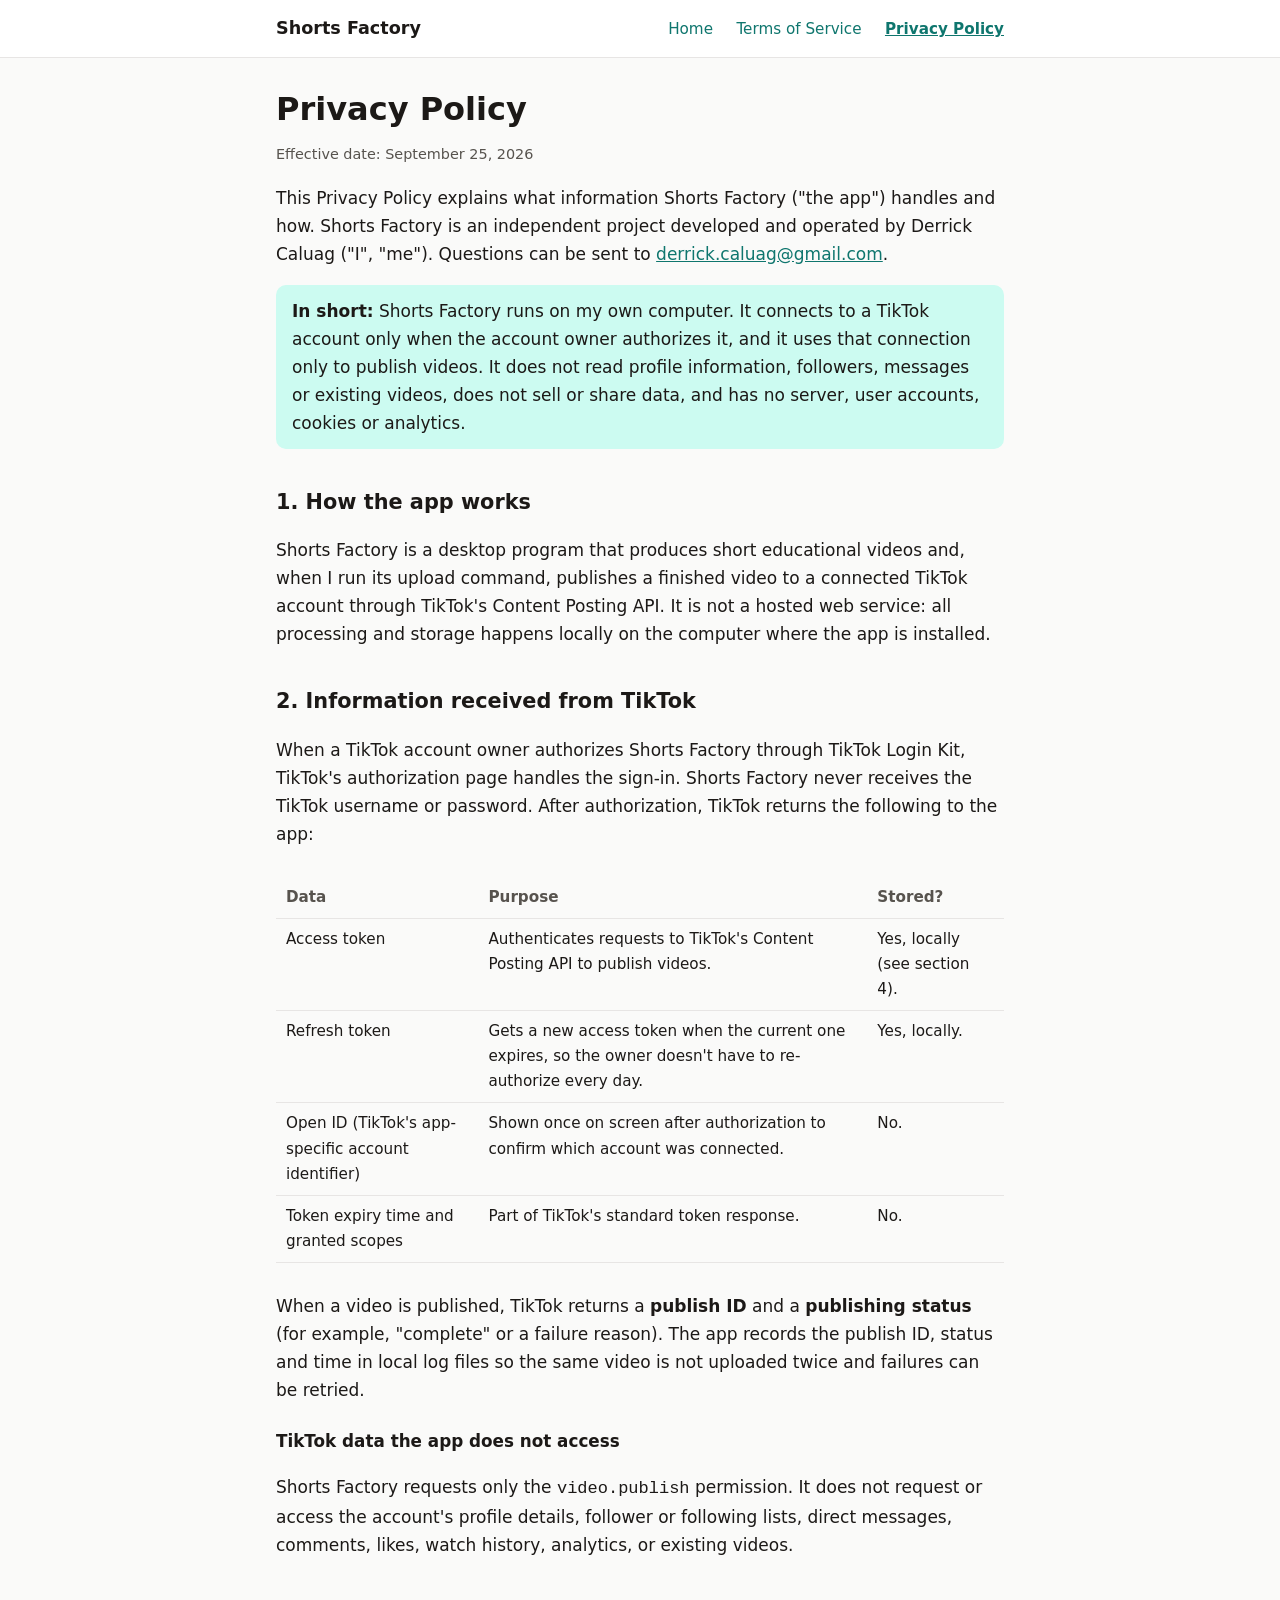
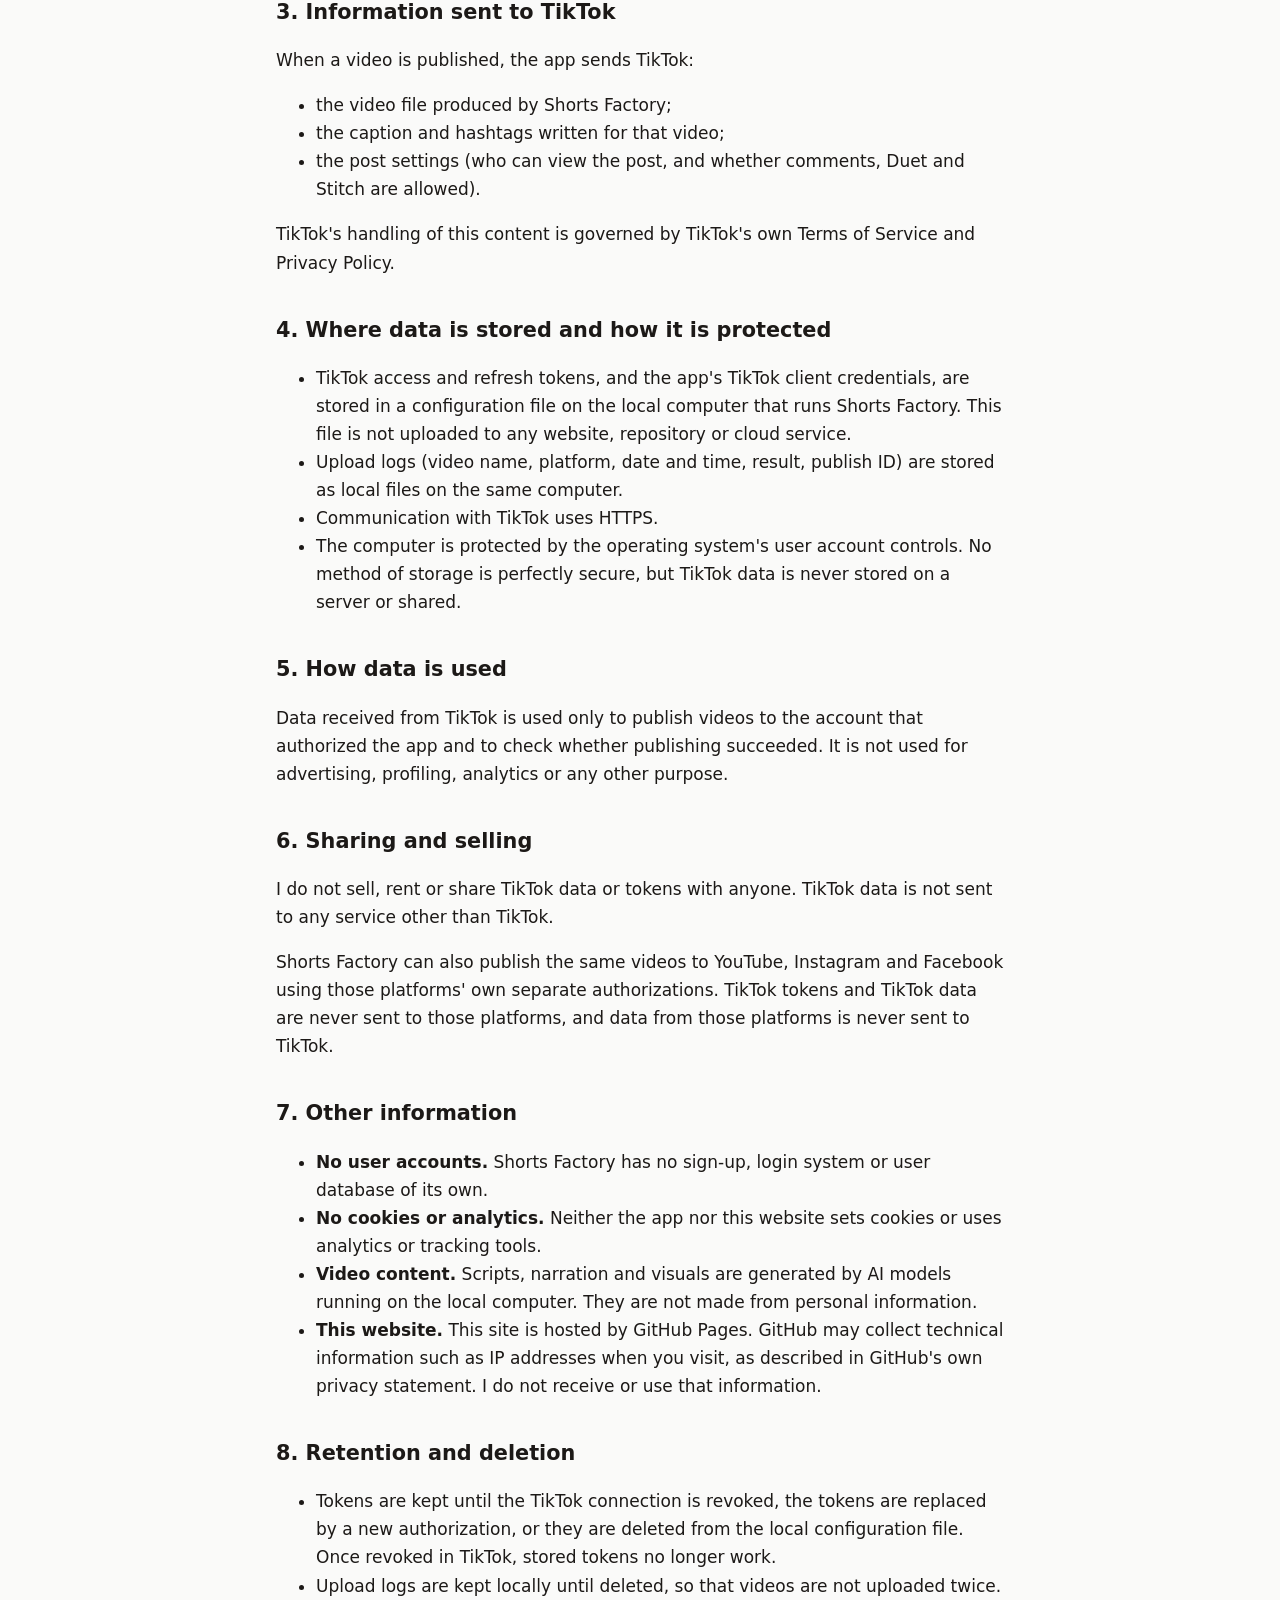
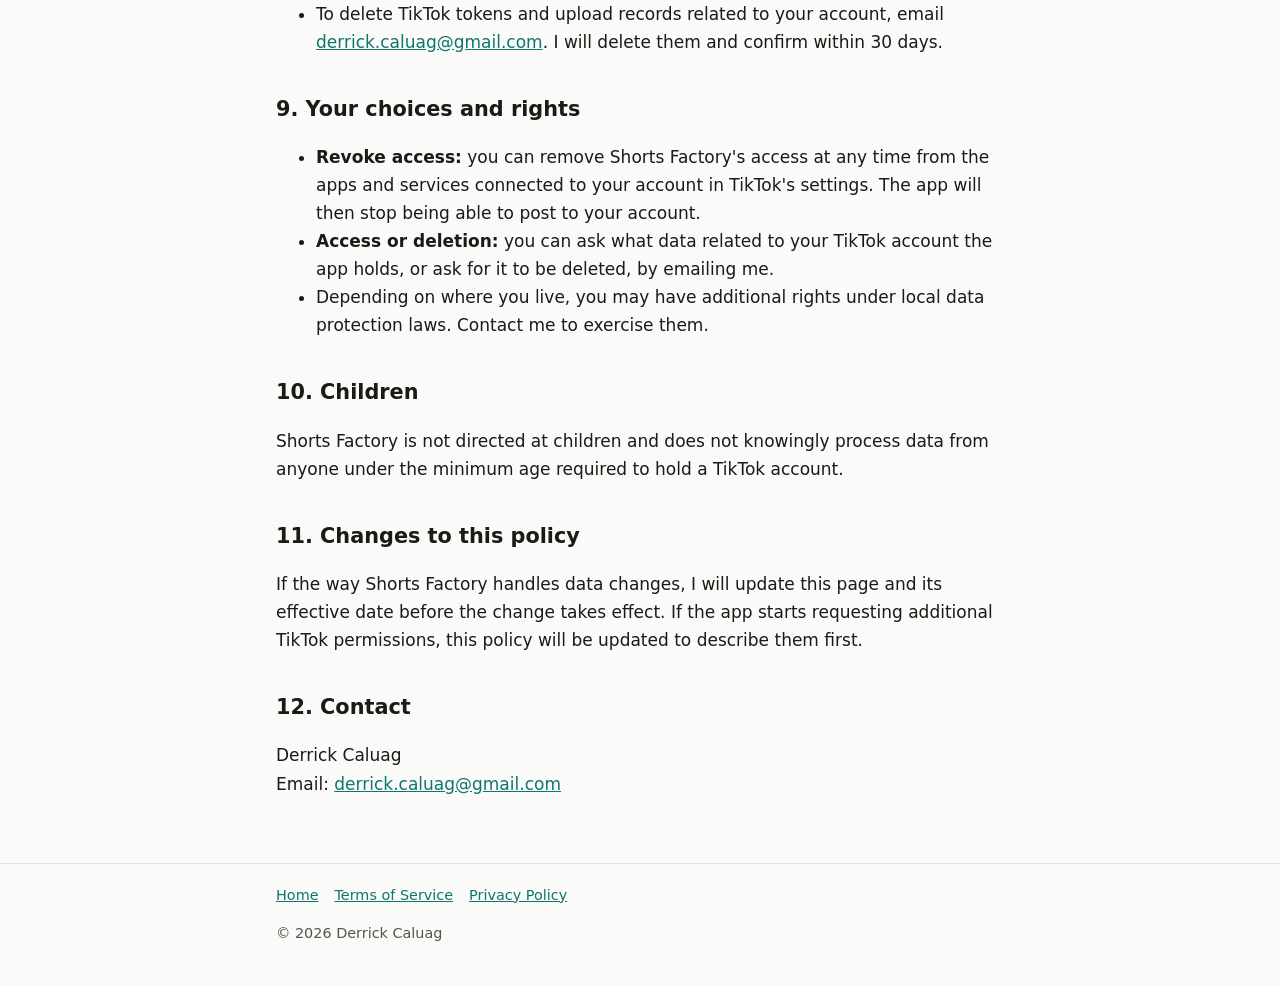
==== docs/privacy.html @ 4f998ba7 "Add Shorts Factory website, Terms of Service and Privacy Policy Co-Authored-By: Claude Opus 5.5 <nor" ====
<!DOCTYPE html>
<html lang="en">
<head>
  <meta charset="utf-8">
  <meta name="viewport" content="width=device-width, initial-scale=1">
  <title>Privacy Policy · Shorts Factory</title>
  <meta name="description" content="How Shorts Factory handles data, including data received through TikTok Login Kit and the Content Posting API.">
  <link rel="stylesheet" href="style.css">
</head>
<body>
  <header class="site">
    <div class="inner">
      <a class="brand" href="./">Shorts Factory</a>
      <nav>
        <a href="./">Home</a>
        <a href="terms.html">Terms of Service</a>
        <a href="privacy.html" aria-current="page">Privacy Policy</a>
      </nav>
    </div>
  </header>

  <main>
    <h1>Privacy Policy</h1>
    <p class="meta">Effective date: September 25, 2026</p>

    <p>This Privacy Policy explains what information Shorts Factory ("the app") handles and how. Shorts Factory is an independent project developed and operated by Derrick Caluag ("I", "me"). Questions can be sent to <a href="mailto:derrick.caluag@gmail.com">derrick.caluag@gmail.com</a>.</p>

    <div class="note">
      <strong>In short:</strong> Shorts Factory runs on my own computer. It connects to a TikTok account only when the account owner authorizes it, and it uses that connection only to publish videos. It does not read profile information, followers, messages or existing videos, does not sell or share data, and has no server, user accounts, cookies or analytics.
    </div>

    <h2>1. How the app works</h2>
    <p>Shorts Factory is a desktop program that produces short educational videos and, when I run its upload command, publishes a finished video to a connected TikTok account through TikTok's Content Posting API. It is not a hosted web service: all processing and storage happens locally on the computer where the app is installed.</p>

    <h2>2. Information received from TikTok</h2>
    <p>When a TikTok account owner authorizes Shorts Factory through TikTok Login Kit, TikTok's authorization page handles the sign-in. Shorts Factory never receives the TikTok username or password. After authorization, TikTok returns the following to the app:</p>
    <div class="table-wrap">
      <table>
        <thead><tr><th>Data</th><th>Purpose</th><th>Stored?</th></tr></thead>
        <tbody>
          <tr><td>Access token</td><td>Authenticates requests to TikTok's Content Posting API to publish videos.</td><td>Yes, locally (see section 4).</td></tr>
          <tr><td>Refresh token</td><td>Gets a new access token when the current one expires, so the owner doesn't have to re-authorize every day.</td><td>Yes, locally.</td></tr>
          <tr><td>Open ID (TikTok's app-specific account identifier)</td><td>Shown once on screen after authorization to confirm which account was connected.</td><td>No.</td></tr>
          <tr><td>Token expiry time and granted scopes</td><td>Part of TikTok's standard token response.</td><td>No.</td></tr>
        </tbody>
      </table>
    </div>
    <p>When a video is published, TikTok returns a <strong>publish ID</strong> and a <strong>publishing status</strong> (for example, "complete" or a failure reason). The app records the publish ID, status and time in local log files so the same video is not uploaded twice and failures can be retried.</p>

    <h3>TikTok data the app does not access</h3>
    <p>Shorts Factory requests only the <code>video.publish</code> permission. It does not request or access the account's profile details, follower or following lists, direct messages, comments, likes, watch history, analytics, or existing videos.</p>

    <h2>3. Information sent to TikTok</h2>
    <p>When a video is published, the app sends TikTok:</p>
    <ul>
      <li>the video file produced by Shorts Factory;</li>
      <li>the caption and hashtags written for that video;</li>
      <li>the post settings (who can view the post, and whether comments, Duet and Stitch are allowed).</li>
    </ul>
    <p>TikTok's handling of this content is governed by TikTok's own Terms of Service and Privacy Policy.</p>

    <h2>4. Where data is stored and how it is protected</h2>
    <ul>
      <li>TikTok access and refresh tokens, and the app's TikTok client credentials, are stored in a configuration file on the local computer that runs Shorts Factory. This file is not uploaded to any website, repository or cloud service.</li>
      <li>Upload logs (video name, platform, date and time, result, publish ID) are stored as local files on the same computer.</li>
      <li>Communication with TikTok uses HTTPS.</li>
      <li>The computer is protected by the operating system's user account controls. No method of storage is perfectly secure, but TikTok data is never stored on a server or shared.</li>
    </ul>

    <h2>5. How data is used</h2>
    <p>Data received from TikTok is used only to publish videos to the account that authorized the app and to check whether publishing succeeded. It is not used for advertising, profiling, analytics or any other purpose.</p>

    <h2>6. Sharing and selling</h2>
    <p>I do not sell, rent or share TikTok data or tokens with anyone. TikTok data is not sent to any service other than TikTok.</p>
    <p>Shorts Factory can also publish the same videos to YouTube, Instagram and Facebook using those platforms' own separate authorizations. TikTok tokens and TikTok data are never sent to those platforms, and data from those platforms is never sent to TikTok.</p>

    <h2>7. Other information</h2>
    <ul>
      <li><strong>No user accounts.</strong> Shorts Factory has no sign-up, login system or user database of its own.</li>
      <li><strong>No cookies or analytics.</strong> Neither the app nor this website sets cookies or uses analytics or tracking tools.</li>
      <li><strong>Video content.</strong> Scripts, narration and visuals are generated by AI models running on the local computer. They are not made from personal information.</li>
      <li><strong>This website.</strong> This site is hosted by GitHub Pages. GitHub may collect technical information such as IP addresses when you visit, as described in GitHub's own privacy statement. I do not receive or use that information.</li>
    </ul>

    <h2>8. Retention and deletion</h2>
    <ul>
      <li>Tokens are kept until the TikTok connection is revoked, the tokens are replaced by a new authorization, or they are deleted from the local configuration file. Once revoked in TikTok, stored tokens no longer work.</li>
      <li>Upload logs are kept locally until deleted, so that videos are not uploaded twice.</li>
      <li>To delete TikTok tokens and upload records related to your account, email <a href="mailto:derrick.caluag@gmail.com">derrick.caluag@gmail.com</a>. I will delete them and confirm within 30 days.</li>
    </ul>

    <h2>9. Your choices and rights</h2>
    <ul>
      <li><strong>Revoke access:</strong> you can remove Shorts Factory's access at any time from the apps and services connected to your account in TikTok's settings. The app will then stop being able to post to your account.</li>
      <li><strong>Access or deletion:</strong> you can ask what data related to your TikTok account the app holds, or ask for it to be deleted, by emailing me.</li>
      <li>Depending on where you live, you may have additional rights under local data protection laws. Contact me to exercise them.</li>
    </ul>

    <h2>10. Children</h2>
    <p>Shorts Factory is not directed at children and does not knowingly process data from anyone under the minimum age required to hold a TikTok account.</p>

    <h2>11. Changes to this policy</h2>
    <p>If the way Shorts Factory handles data changes, I will update this page and its effective date before the change takes effect. If the app starts requesting additional TikTok permissions, this policy will be updated to describe them first.</p>

    <h2>12. Contact</h2>
    <p>Derrick Caluag<br>Email: <a href="mailto:derrick.caluag@gmail.com">derrick.caluag@gmail.com</a></p>
  </main>

  <footer class="site">
    <div class="inner">
      <a href="./">Home</a><a href="terms.html">Terms of Service</a><a href="privacy.html">Privacy Policy</a>
      <p>&copy; 2026 Derrick Caluag</p>
    </div>
  </footer>
</body>
</html>
---- docs/style.css ----
:root {
  --bg: #fafaf9;
  --surface: #ffffff;
  --text: #1c1917;
  --muted: #57534e;
  --border: #e7e5e4;
  --accent: #0f766e;
  --accent-soft: #ccfbf1;
}

@media (prefers-color-scheme: dark) {
  :root {
    --bg: #0c0a09;
    --surface: #1c1917;
    --text: #f5f5f4;
    --muted: #a8a29e;
    --border: #292524;
    --accent: #5eead4;
    --accent-soft: #134e4a;
  }
}

* { box-sizing: border-box; }

html { -webkit-text-size-adjust: 100%; }

body {
  margin: 0;
  background: var(--bg);
  color: var(--text);
  font: 17px/1.65 system-ui, -apple-system, "Segoe UI", Roboto, Helvetica, Arial, sans-serif;
}

a { color: var(--accent); }

header.site {
  border-bottom: 1px solid var(--border);
  background: var(--surface);
}

header.site .inner,
main,
footer.site .inner {
  max-width: 760px;
  margin: 0 auto;
  padding: 0 16px;
}

header.site .inner {
  display: flex;
  flex-wrap: wrap;
  align-items: center;
  justify-content: space-between;
  gap: 8px 24px;
  padding-top: 14px;
  padding-bottom: 14px;
}

.brand {
  font-weight: 700;
  font-size: 1.1rem;
  color: var(--text);
  text-decoration: none;
}

nav a {
  margin-left: 18px;
  text-decoration: none;
  font-size: 0.95rem;
}
nav a:first-child { margin-left: 0; }
nav a[aria-current="page"] { font-weight: 600; text-decoration: underline; }

main { padding-top: 32px; padding-bottom: 48px; }

h1 { font-size: 2rem; line-height: 1.2; margin: 0 0 8px; }
h2 { font-size: 1.3rem; margin: 36px 0 8px; }
h3 { font-size: 1.05rem; margin: 24px 0 4px; }

.lead { font-size: 1.15rem; color: var(--muted); margin-top: 0; }
.meta { color: var(--muted); font-size: 0.9rem; }

.card {
  background: var(--surface);
  border: 1px solid var(--border);
  border-radius: 10px;
  padding: 16px 20px;
  margin: 20px 0;
}

.note {
  background: var(--accent-soft);
  border-radius: 10px;
  padding: 12px 16px;
}

ol.steps { padding-left: 1.3em; }
ol.steps li { margin-bottom: 8px; }

table {
  width: 100%;
  border-collapse: collapse;
  font-size: 0.95rem;
  margin: 12px 0;
}
th, td {
  text-align: left;
  vertical-align: top;
  padding: 8px 10px;
  border-bottom: 1px solid var(--border);
}
th { color: var(--muted); font-weight: 600; }
.table-wrap { overflow-x: auto; }

footer.site {
  border-top: 1px solid var(--border);
  color: var(--muted);
  font-size: 0.9rem;
}
footer.site .inner { padding-top: 20px; padding-bottom: 28px; }
footer.site a { margin-right: 16px; }
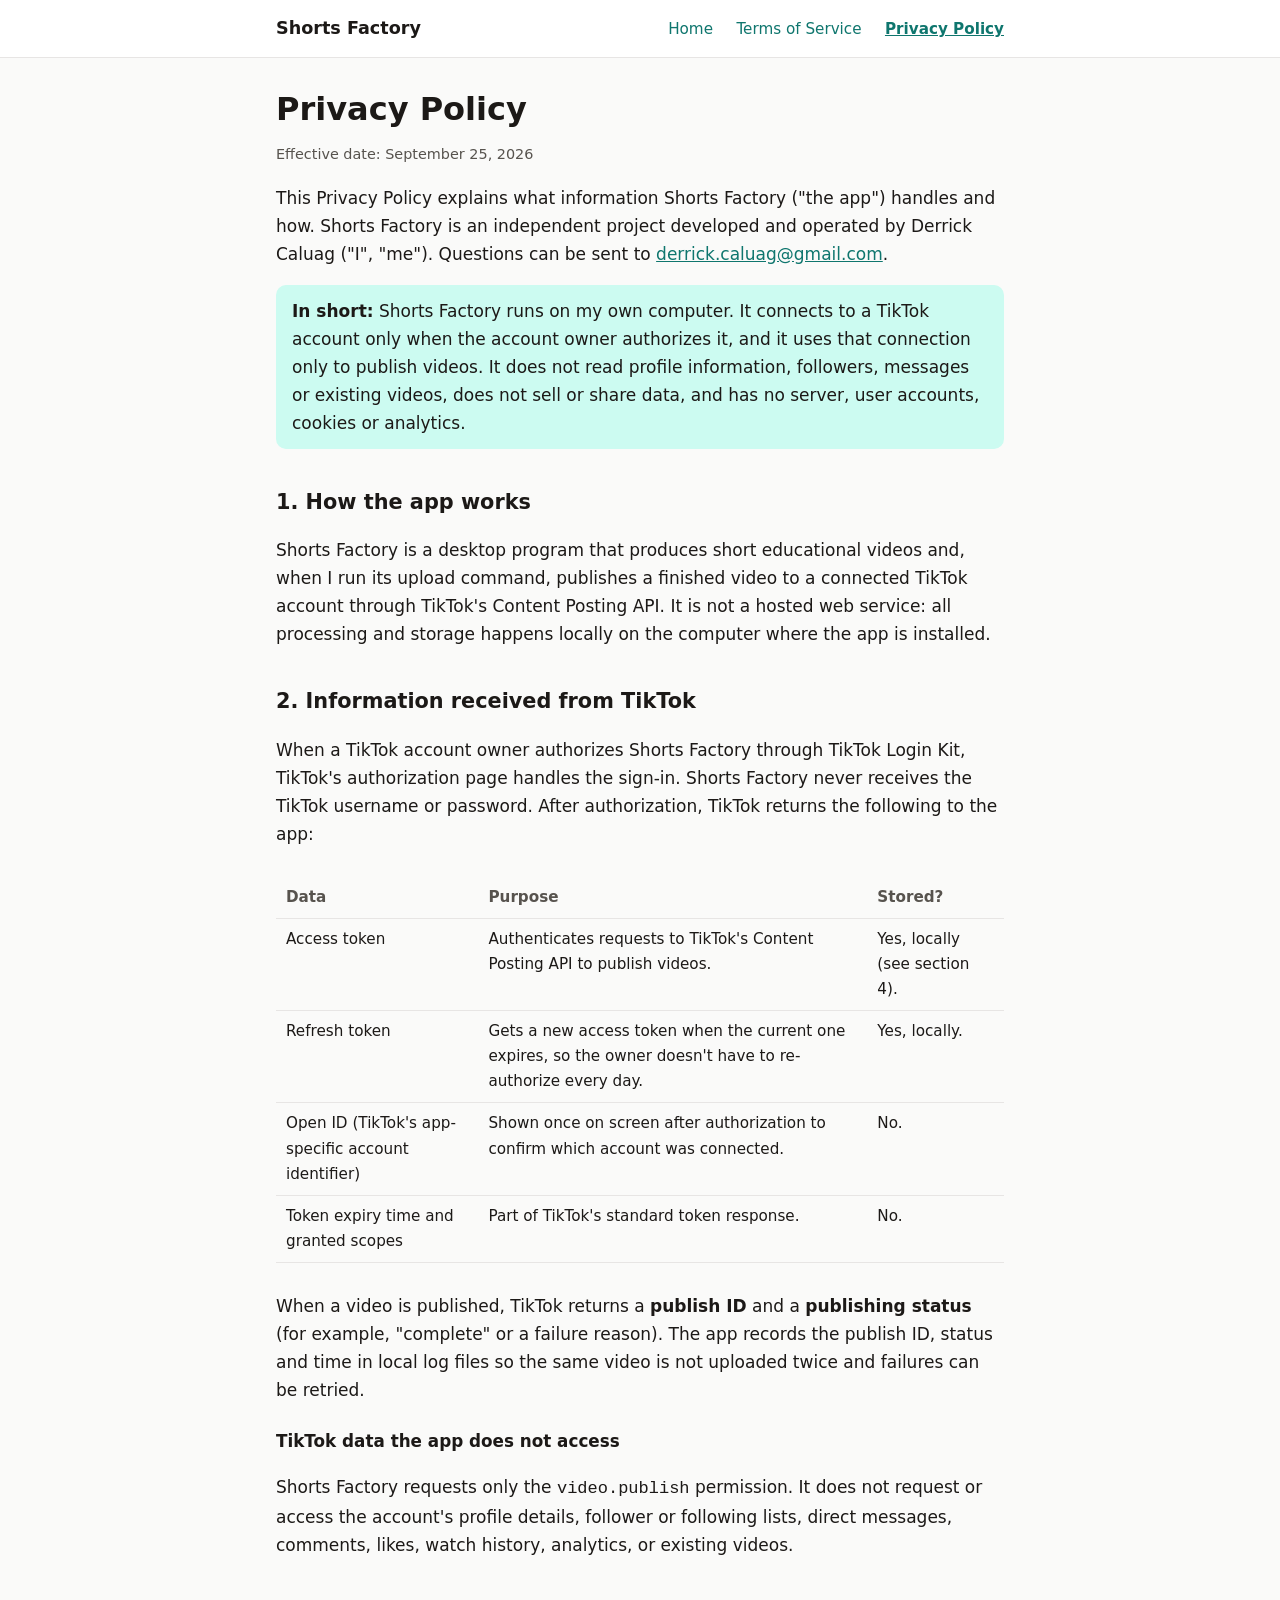
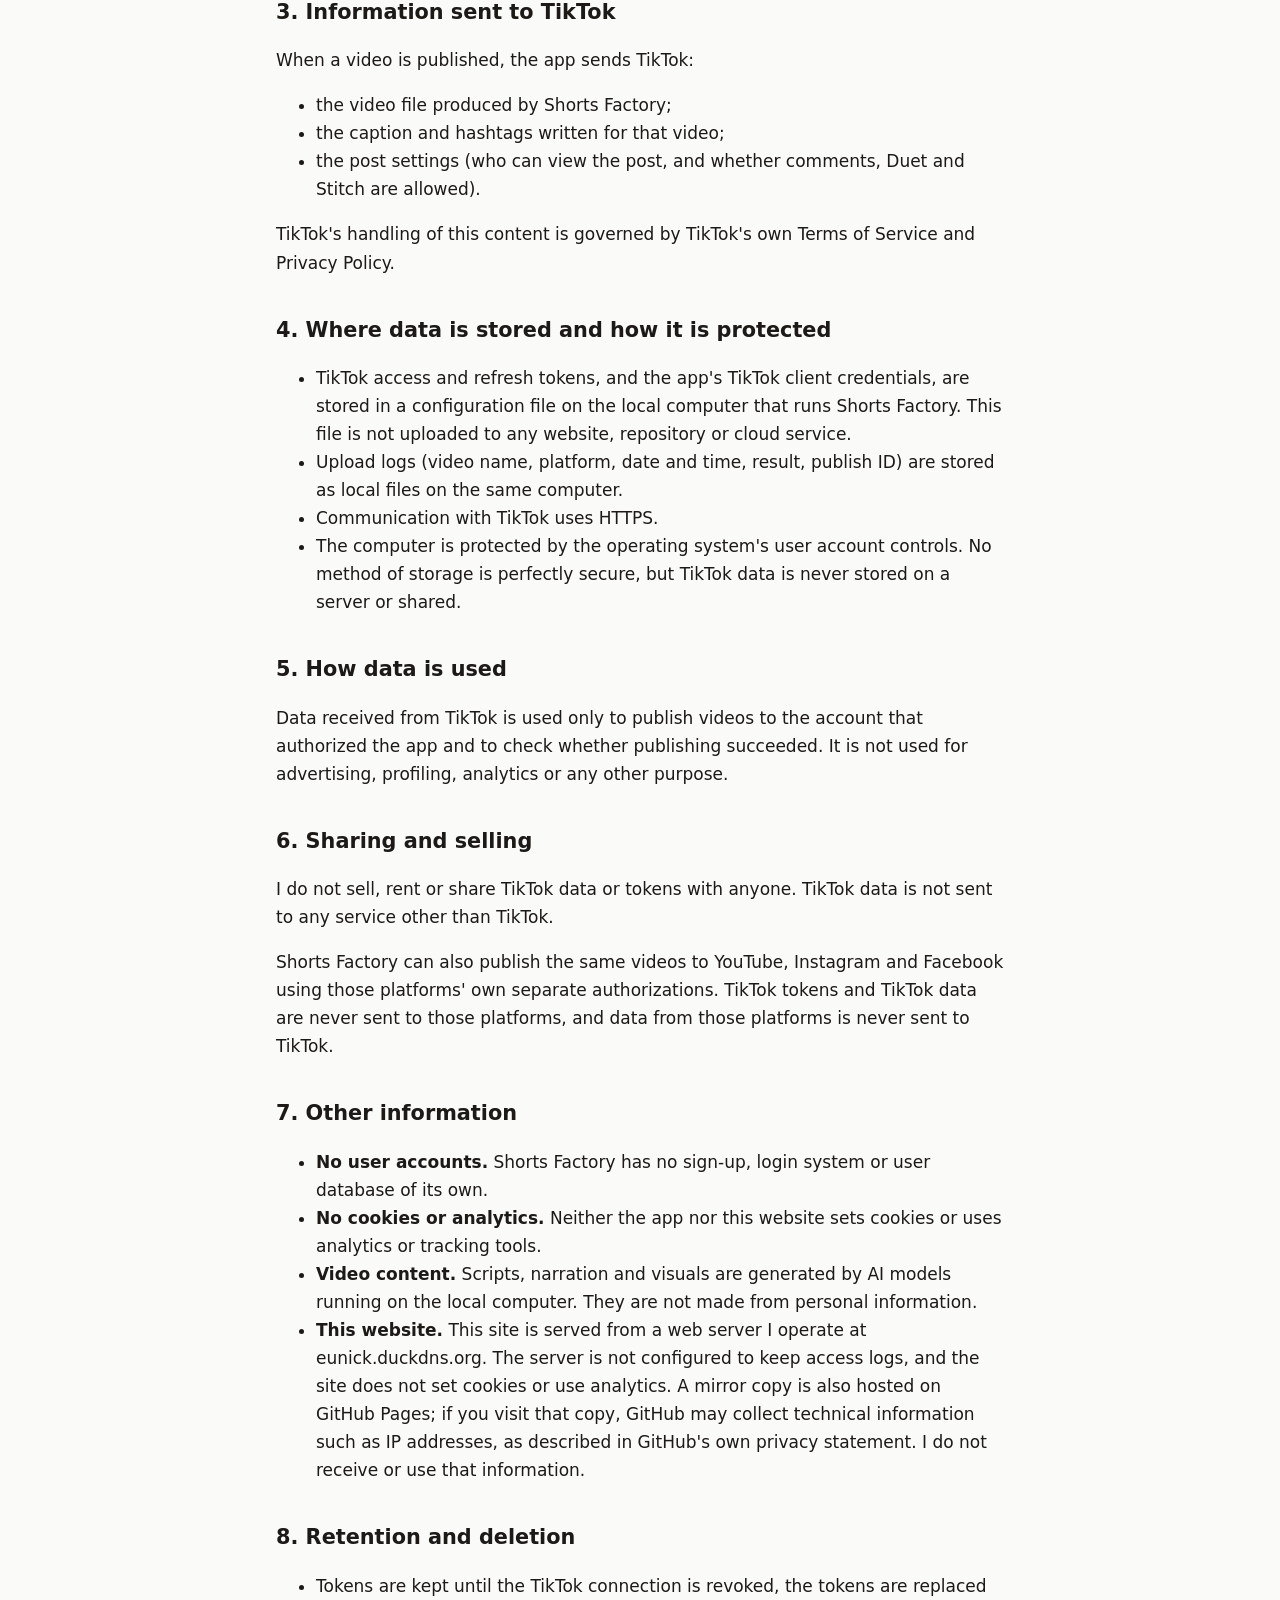
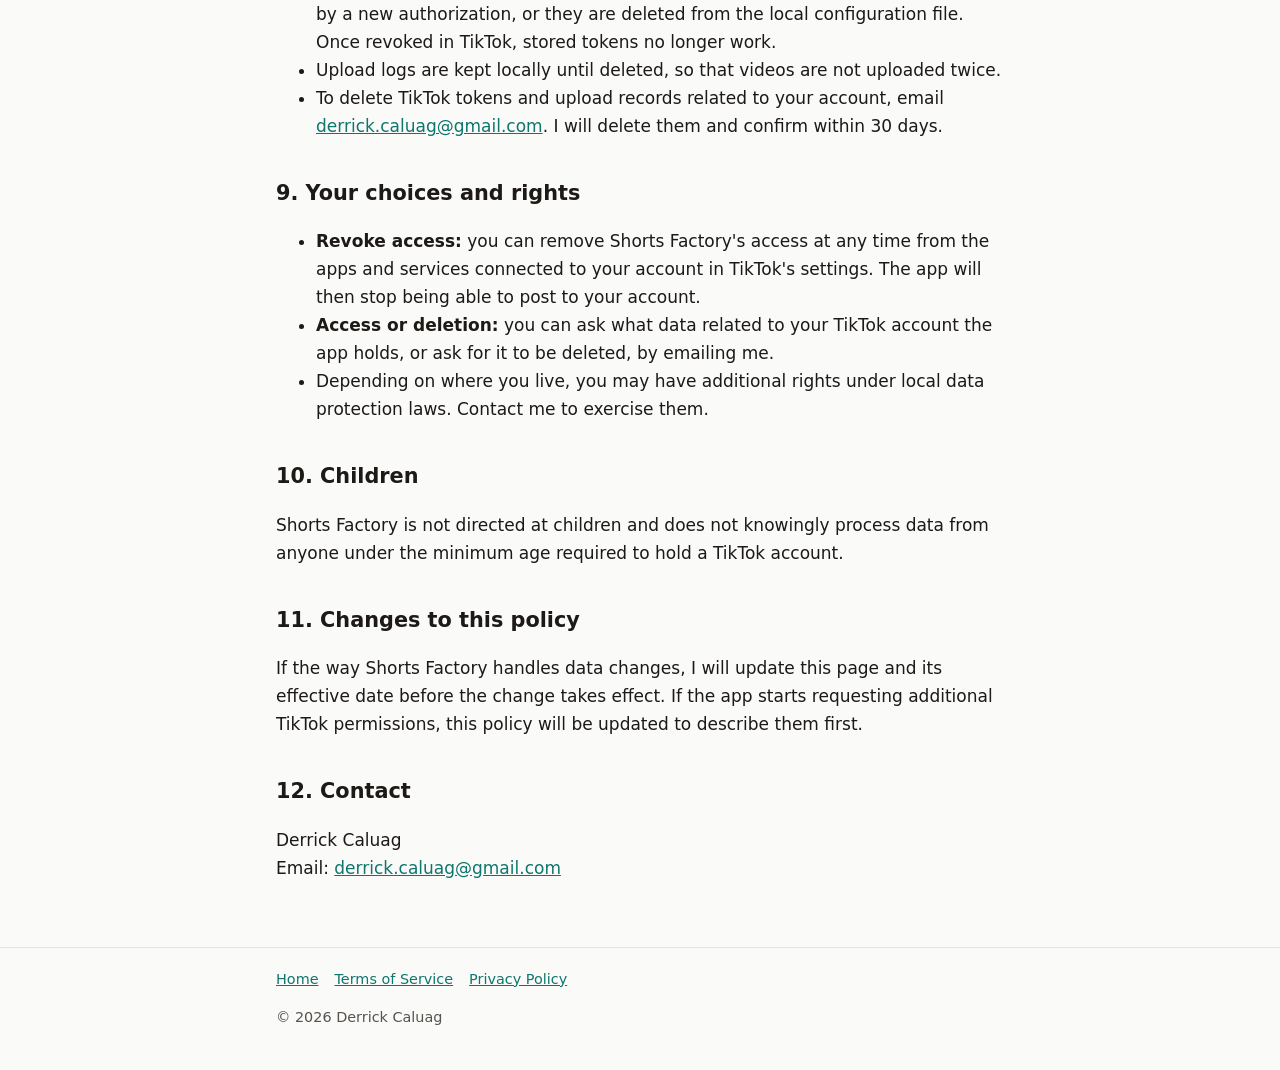
==== commit e5a510fc: "Serve site from eunick.duckdns.org; update hosting note in Privacy Policy Co-Authored-By: Claude Opu" ====
--- a/docs/privacy.html
+++ b/docs/privacy.html
@@ -79,7 +79,7 @@
       <li><strong>No user accounts.</strong> Shorts Factory has no sign-up, login system or user database of its own.</li>
       <li><strong>No cookies or analytics.</strong> Neither the app nor this website sets cookies or uses analytics or tracking tools.</li>
       <li><strong>Video content.</strong> Scripts, narration and visuals are generated by AI models running on the local computer. They are not made from personal information.</li>
-      <li><strong>This website.</strong> This site is hosted by GitHub Pages. GitHub may collect technical information such as IP addresses when you visit, as described in GitHub's own privacy statement. I do not receive or use that information.</li>
+      <li><strong>This website.</strong> This site is served from a web server I operate at eunick.duckdns.org. The server is not configured to keep access logs, and the site does not set cookies or use analytics. A mirror copy is also hosted on GitHub Pages; if you visit that copy, GitHub may collect technical information such as IP addresses, as described in GitHub's own privacy statement. I do not receive or use that information.</li>
     </ul>
 
     <h2>8. Retention and deletion</h2>
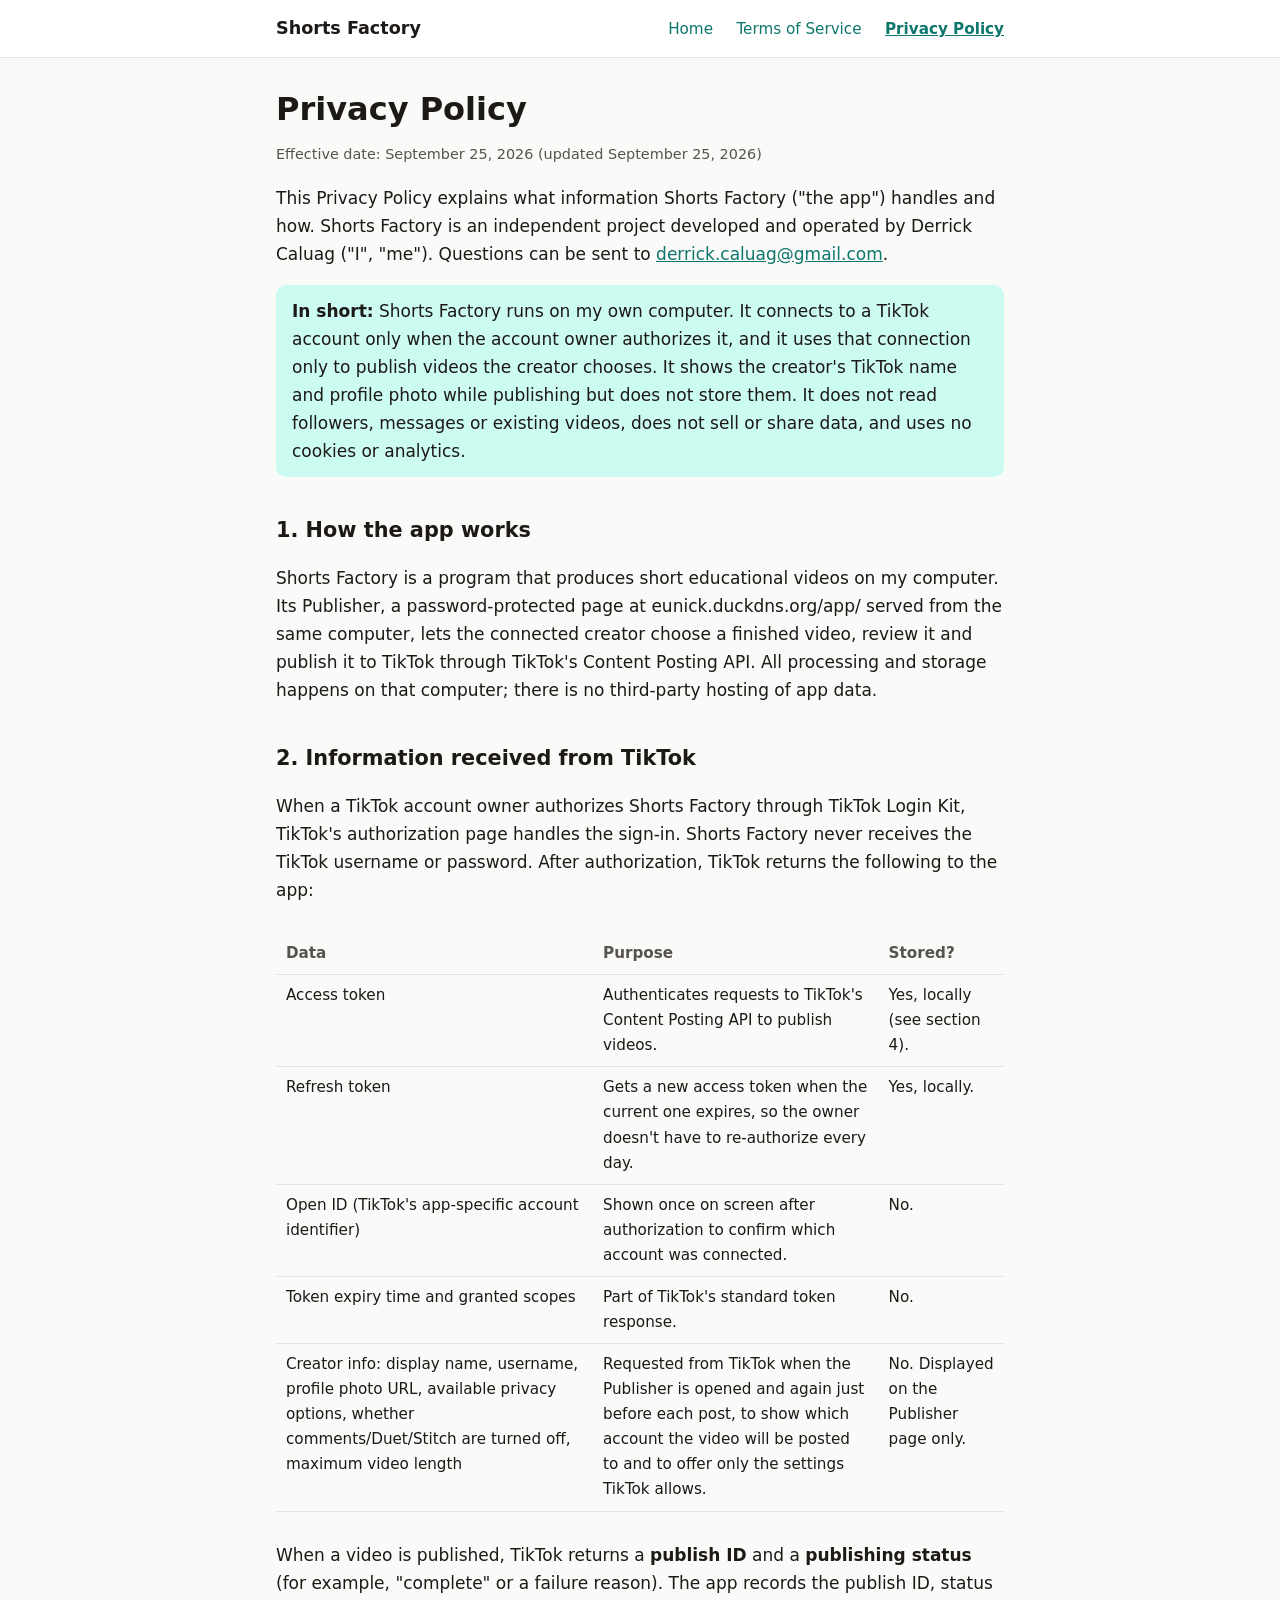
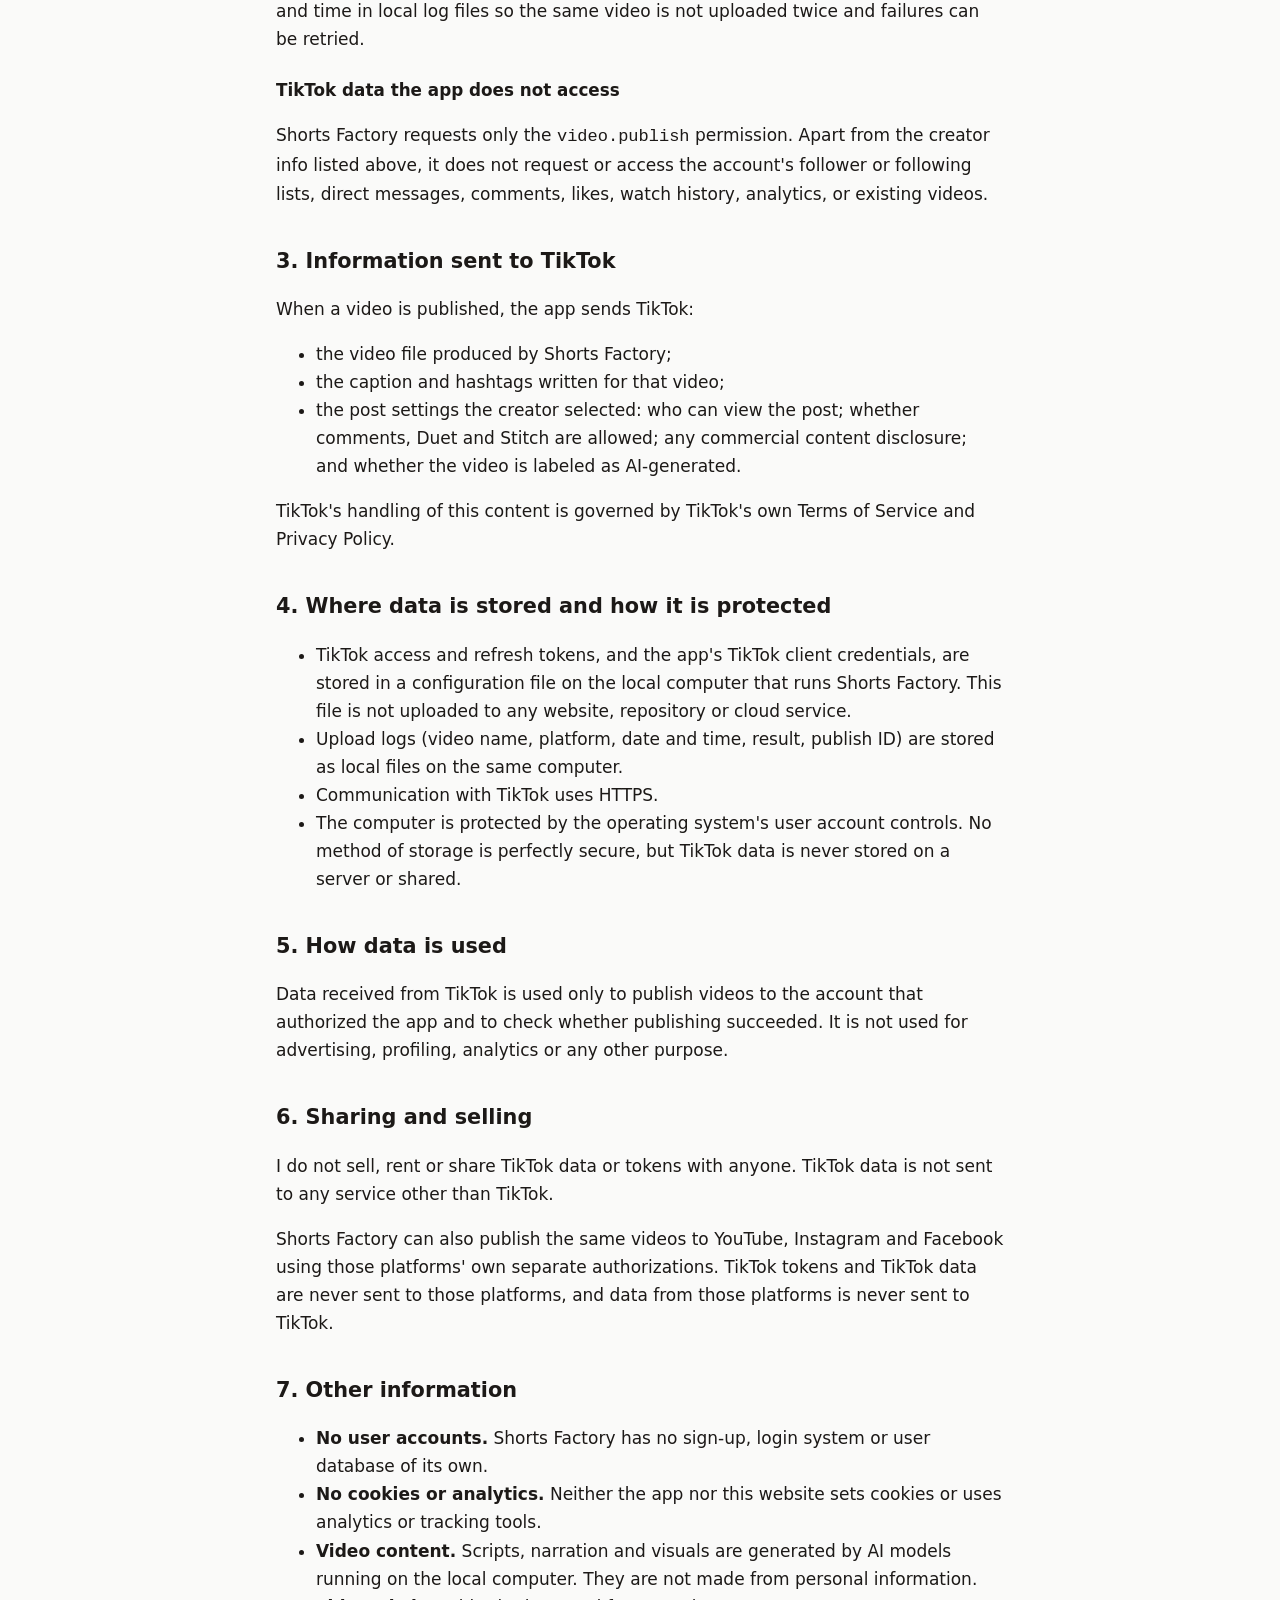
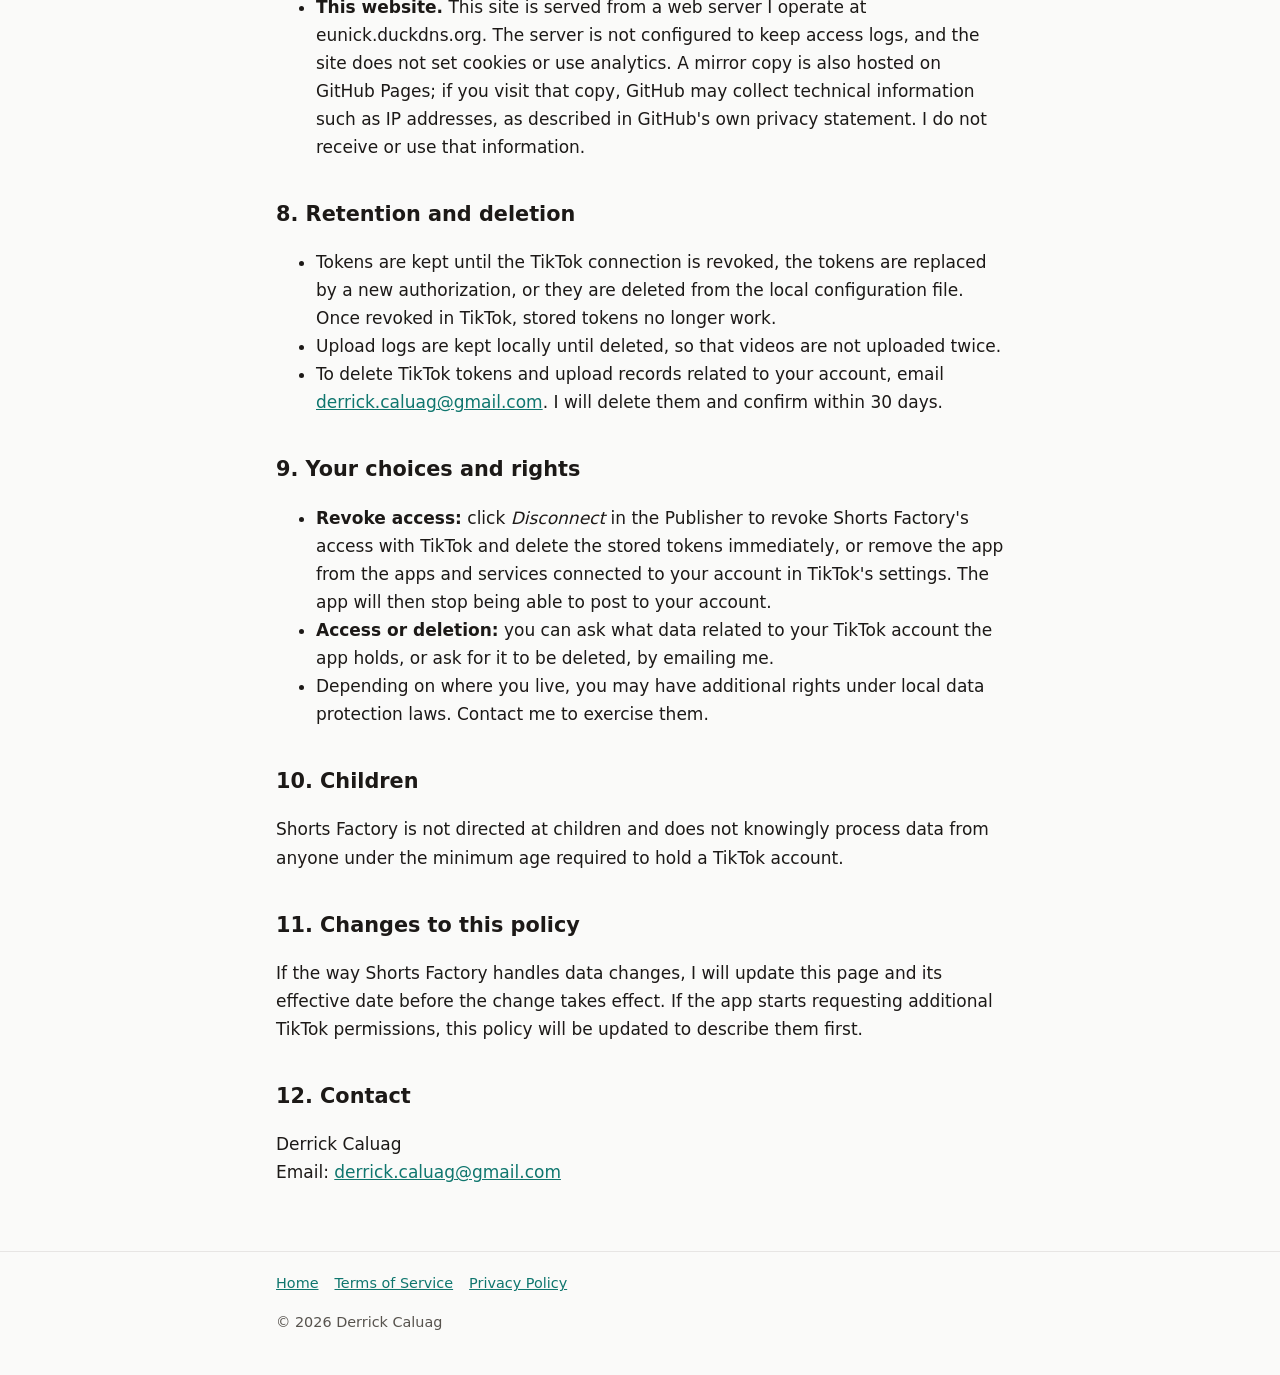
==== commit 20d118e9: "Describe the Publisher page, creator info display and Disconnect Co-Authored-By: Claude Opus 5.5 <no" ====
--- a/docs/privacy.html
+++ b/docs/privacy.html
@@ -21,16 +21,16 @@
 
   <main>
     <h1>Privacy Policy</h1>
-    <p class="meta">Effective date: September 25, 2026</p>
+    <p class="meta">Effective date: September 25, 2026 (updated September 25, 2026)</p>
 
     <p>This Privacy Policy explains what information Shorts Factory ("the app") handles and how. Shorts Factory is an independent project developed and operated by Derrick Caluag ("I", "me"). Questions can be sent to <a href="mailto:derrick.caluag@gmail.com">derrick.caluag@gmail.com</a>.</p>
 
     <div class="note">
-      <strong>In short:</strong> Shorts Factory runs on my own computer. It connects to a TikTok account only when the account owner authorizes it, and it uses that connection only to publish videos. It does not read profile information, followers, messages or existing videos, does not sell or share data, and has no server, user accounts, cookies or analytics.
+      <strong>In short:</strong> Shorts Factory runs on my own computer. It connects to a TikTok account only when the account owner authorizes it, and it uses that connection only to publish videos the creator chooses. It shows the creator's TikTok name and profile photo while publishing but does not store them. It does not read followers, messages or existing videos, does not sell or share data, and uses no cookies or analytics.
     </div>
 
     <h2>1. How the app works</h2>
-    <p>Shorts Factory is a desktop program that produces short educational videos and, when I run its upload command, publishes a finished video to a connected TikTok account through TikTok's Content Posting API. It is not a hosted web service: all processing and storage happens locally on the computer where the app is installed.</p>
+    <p>Shorts Factory is a program that produces short educational videos on my computer. Its Publisher, a password-protected page at eunick.duckdns.org/app/ served from the same computer, lets the connected creator choose a finished video, review it and publish it to TikTok through TikTok's Content Posting API. All processing and storage happens on that computer; there is no third-party hosting of app data.</p>
 
     <h2>2. Information received from TikTok</h2>
     <p>When a TikTok account owner authorizes Shorts Factory through TikTok Login Kit, TikTok's authorization page handles the sign-in. Shorts Factory never receives the TikTok username or password. After authorization, TikTok returns the following to the app:</p>
@@ -42,20 +42,21 @@
           <tr><td>Refresh token</td><td>Gets a new access token when the current one expires, so the owner doesn't have to re-authorize every day.</td><td>Yes, locally.</td></tr>
           <tr><td>Open ID (TikTok's app-specific account identifier)</td><td>Shown once on screen after authorization to confirm which account was connected.</td><td>No.</td></tr>
           <tr><td>Token expiry time and granted scopes</td><td>Part of TikTok's standard token response.</td><td>No.</td></tr>
+          <tr><td>Creator info: display name, username, profile photo URL, available privacy options, whether comments/Duet/Stitch are turned off, maximum video length</td><td>Requested from TikTok when the Publisher is opened and again just before each post, to show which account the video will be posted to and to offer only the settings TikTok allows.</td><td>No. Displayed on the Publisher page only.</td></tr>
         </tbody>
       </table>
     </div>
     <p>When a video is published, TikTok returns a <strong>publish ID</strong> and a <strong>publishing status</strong> (for example, "complete" or a failure reason). The app records the publish ID, status and time in local log files so the same video is not uploaded twice and failures can be retried.</p>
 
     <h3>TikTok data the app does not access</h3>
-    <p>Shorts Factory requests only the <code>video.publish</code> permission. It does not request or access the account's profile details, follower or following lists, direct messages, comments, likes, watch history, analytics, or existing videos.</p>
+    <p>Shorts Factory requests only the <code>video.publish</code> permission. Apart from the creator info listed above, it does not request or access the account's follower or following lists, direct messages, comments, likes, watch history, analytics, or existing videos.</p>
 
     <h2>3. Information sent to TikTok</h2>
     <p>When a video is published, the app sends TikTok:</p>
     <ul>
       <li>the video file produced by Shorts Factory;</li>
       <li>the caption and hashtags written for that video;</li>
-      <li>the post settings (who can view the post, and whether comments, Duet and Stitch are allowed).</li>
+      <li>the post settings the creator selected: who can view the post; whether comments, Duet and Stitch are allowed; any commercial content disclosure; and whether the video is labeled as AI-generated.</li>
     </ul>
     <p>TikTok's handling of this content is governed by TikTok's own Terms of Service and Privacy Policy.</p>
 
@@ -91,7 +92,7 @@
 
     <h2>9. Your choices and rights</h2>
     <ul>
-      <li><strong>Revoke access:</strong> you can remove Shorts Factory's access at any time from the apps and services connected to your account in TikTok's settings. The app will then stop being able to post to your account.</li>
+      <li><strong>Revoke access:</strong> click <em>Disconnect</em> in the Publisher to revoke Shorts Factory's access with TikTok and delete the stored tokens immediately, or remove the app from the apps and services connected to your account in TikTok's settings. The app will then stop being able to post to your account.</li>
       <li><strong>Access or deletion:</strong> you can ask what data related to your TikTok account the app holds, or ask for it to be deleted, by emailing me.</li>
       <li>Depending on where you live, you may have additional rights under local data protection laws. Contact me to exercise them.</li>
     </ul>
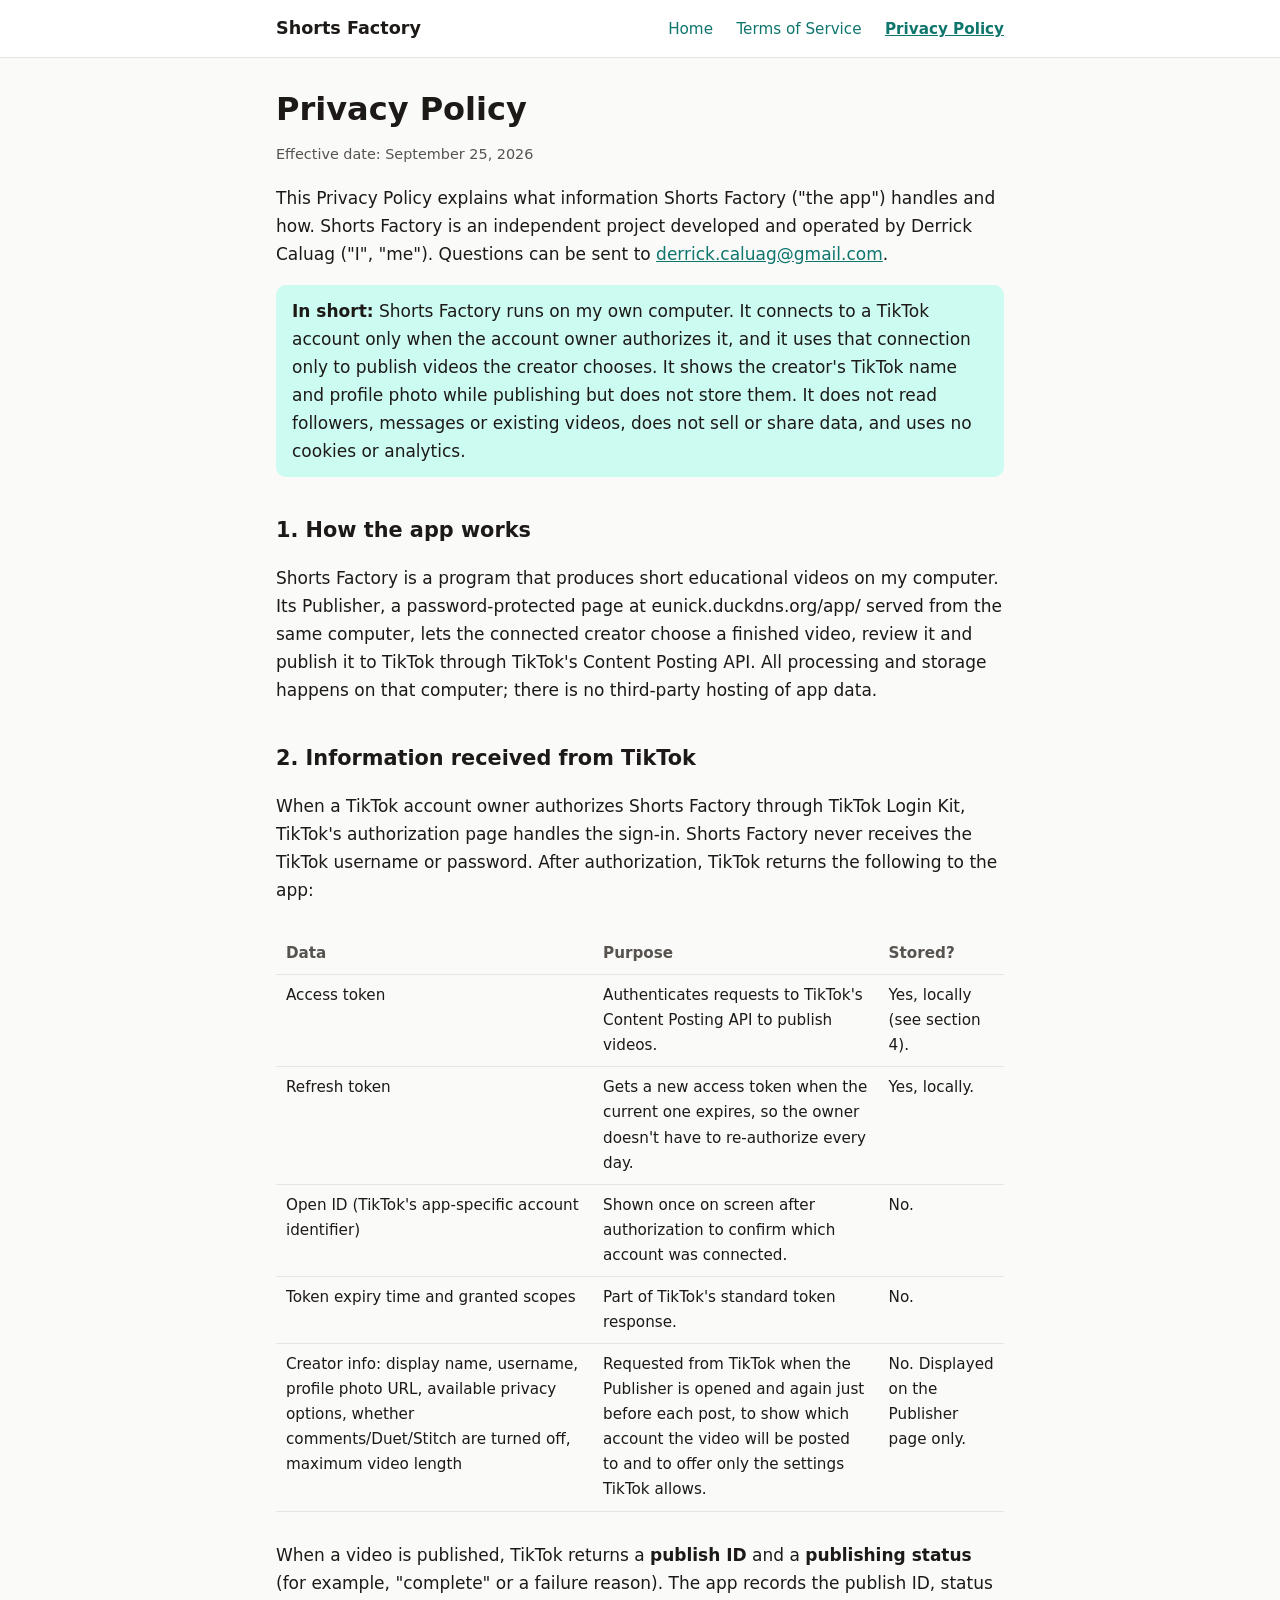
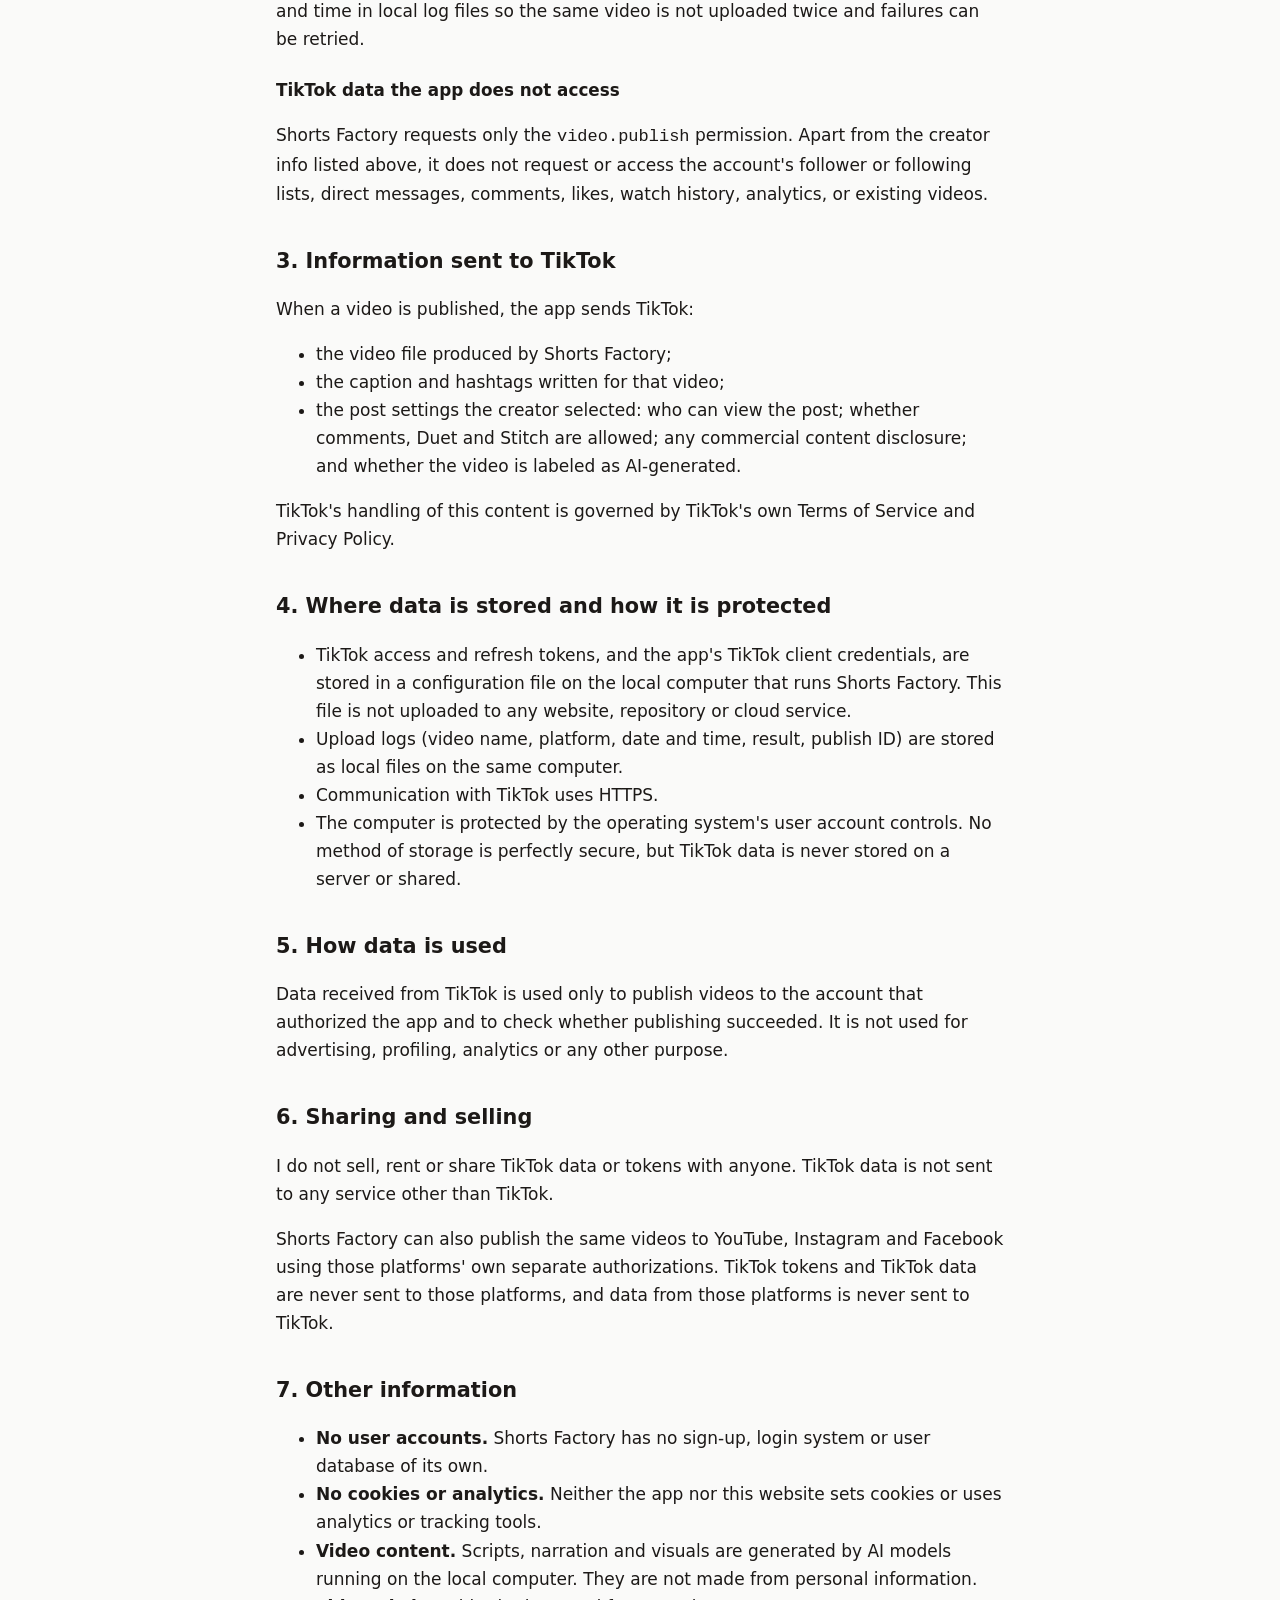
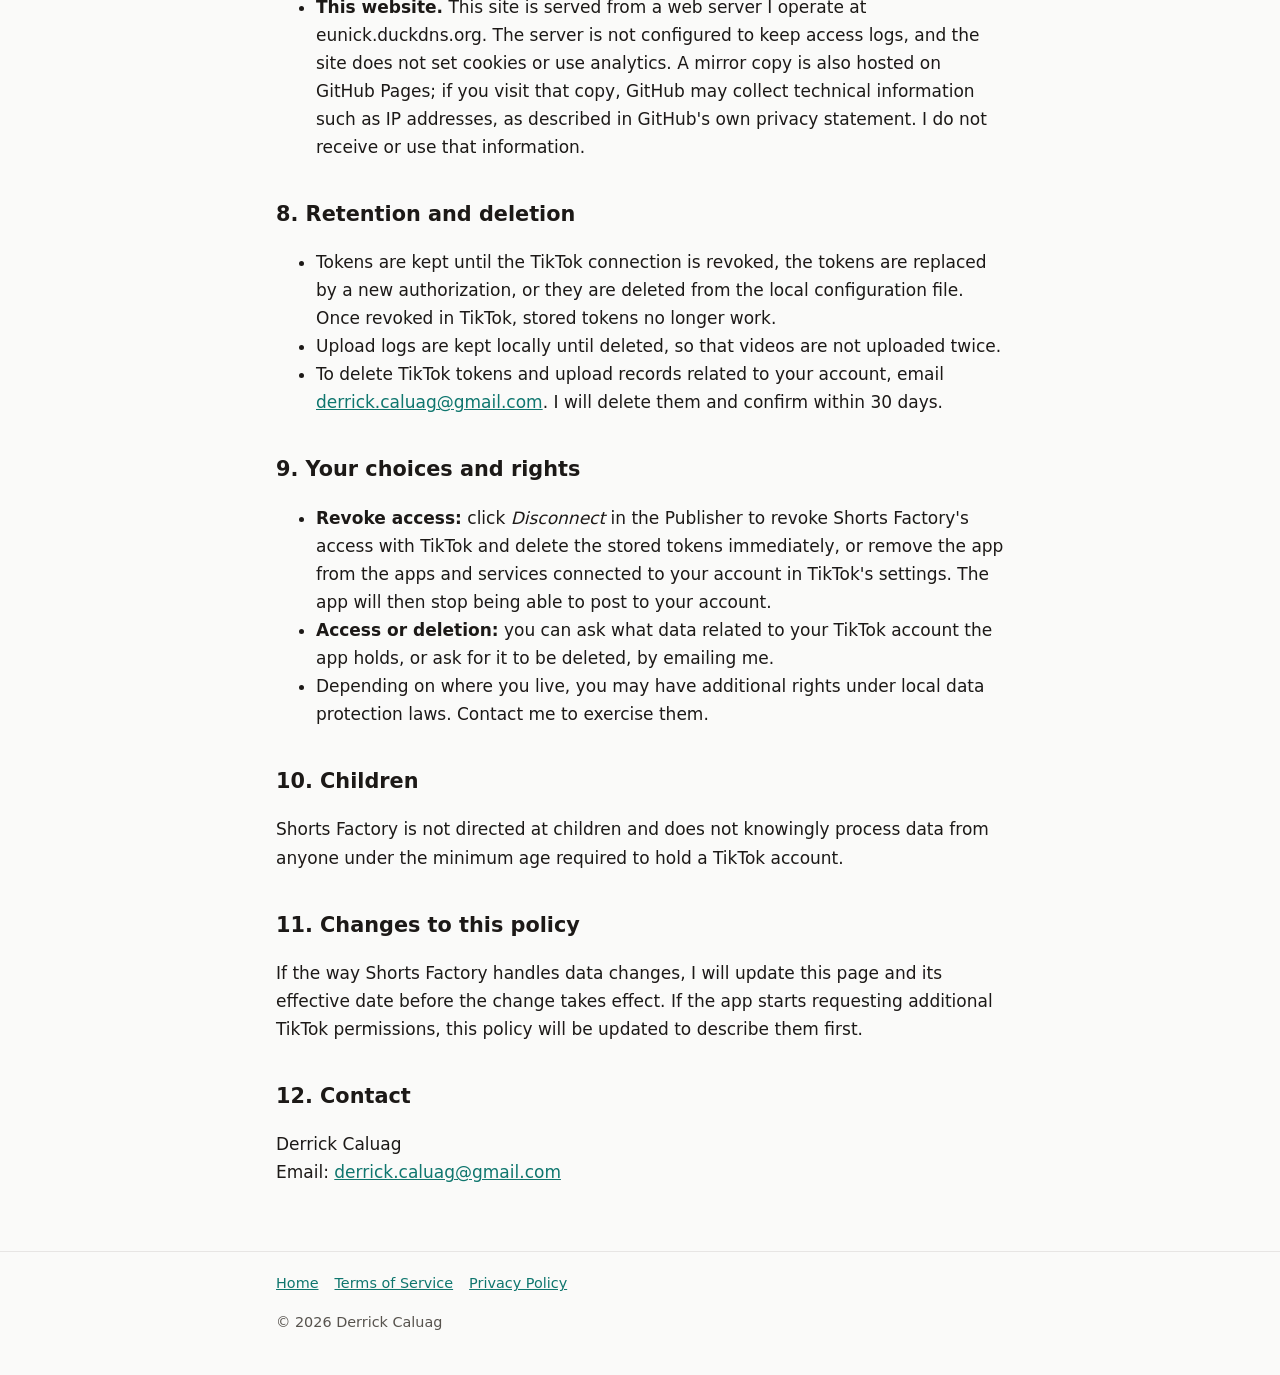
==== commit 40d8ca8f: "Tidy effective date Co-Authored-By: Claude Opus 5.5 <noreply@anthropic.com>" ====
--- a/docs/privacy.html
+++ b/docs/privacy.html
@@ -21,7 +21,7 @@
 
   <main>
     <h1>Privacy Policy</h1>
-    <p class="meta">Effective date: September 25, 2026 (updated September 25, 2026)</p>
+    <p class="meta">Effective date: September 25, 2026</p>
 
     <p>This Privacy Policy explains what information Shorts Factory ("the app") handles and how. Shorts Factory is an independent project developed and operated by Derrick Caluag ("I", "me"). Questions can be sent to <a href="mailto:derrick.caluag@gmail.com">derrick.caluag@gmail.com</a>.</p>
 
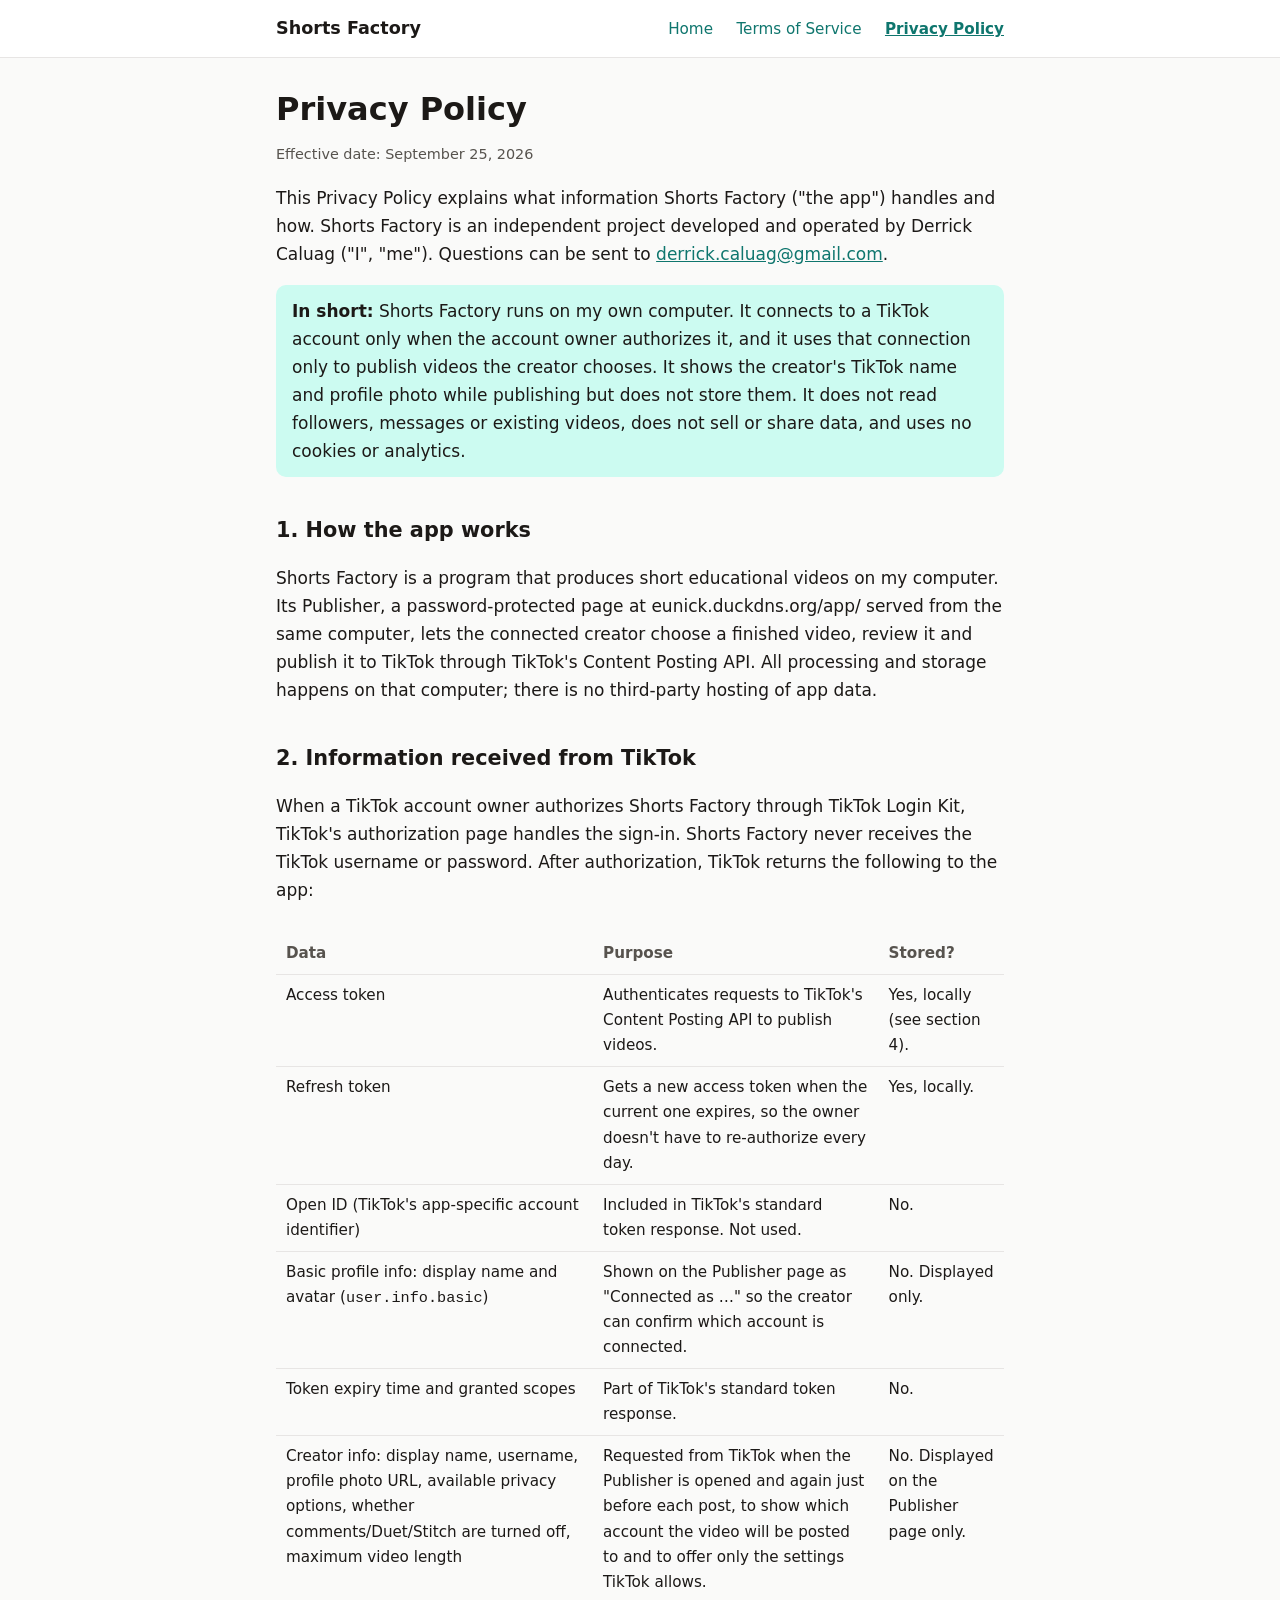
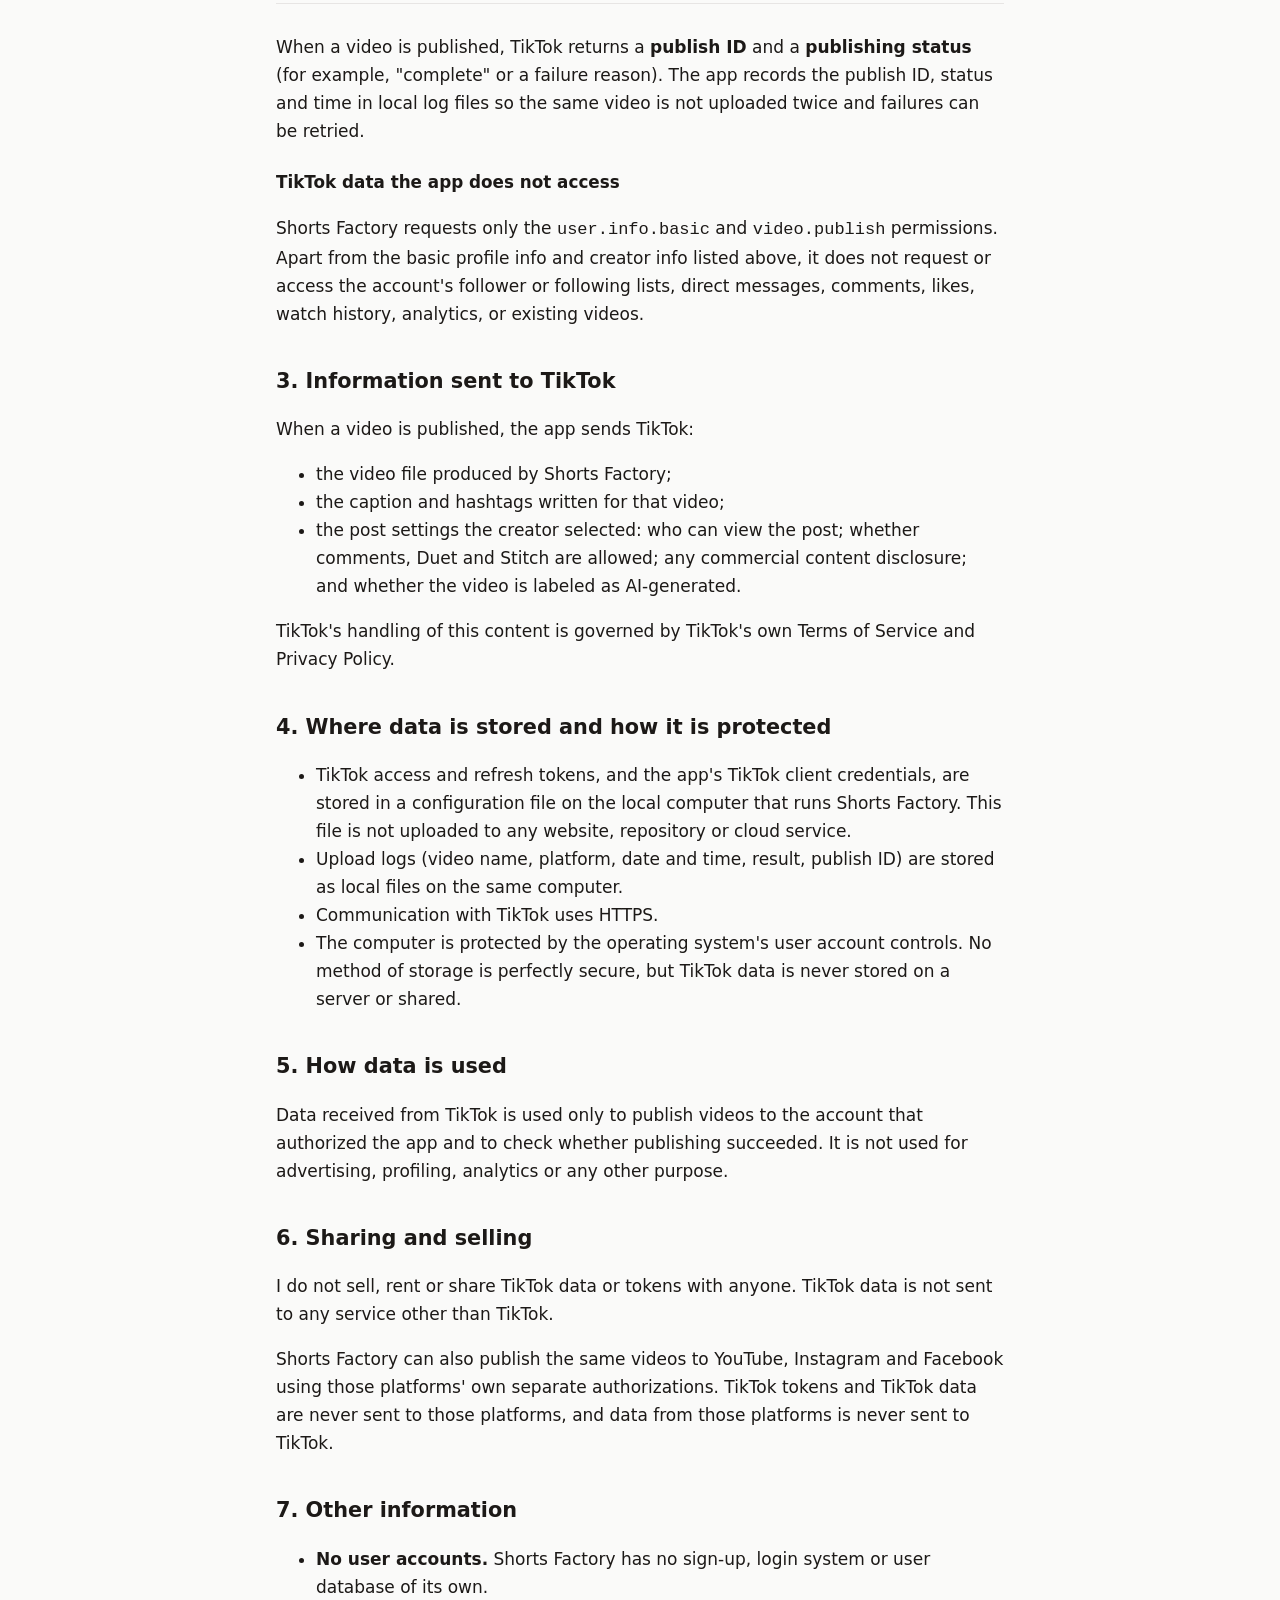
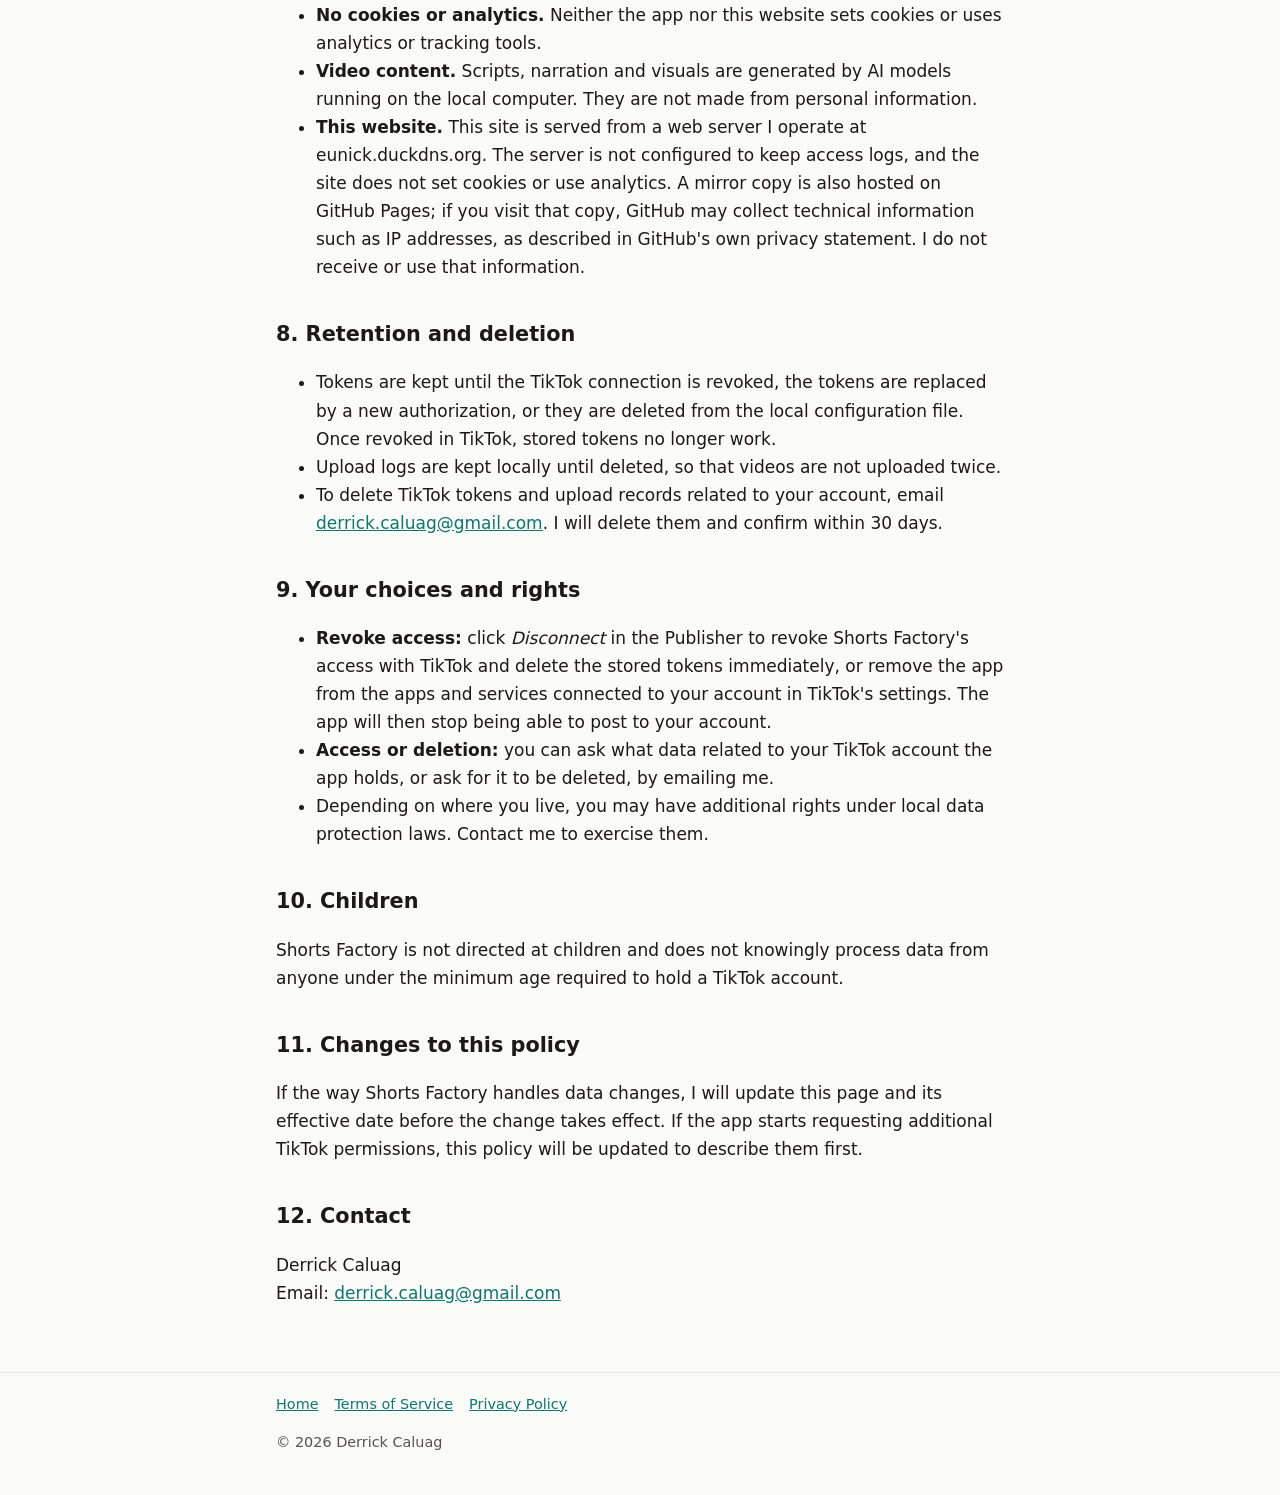
==== commit 87f4c543: "Document user.info.basic use (Connected as display) Co-Authored-By: Claude Opus 5.5 <noreply@anthrop" ====
--- a/docs/privacy.html
+++ b/docs/privacy.html
@@ -40,7 +40,8 @@
         <tbody>
           <tr><td>Access token</td><td>Authenticates requests to TikTok's Content Posting API to publish videos.</td><td>Yes, locally (see section 4).</td></tr>
           <tr><td>Refresh token</td><td>Gets a new access token when the current one expires, so the owner doesn't have to re-authorize every day.</td><td>Yes, locally.</td></tr>
-          <tr><td>Open ID (TikTok's app-specific account identifier)</td><td>Shown once on screen after authorization to confirm which account was connected.</td><td>No.</td></tr>
+          <tr><td>Open ID (TikTok's app-specific account identifier)</td><td>Included in TikTok's standard token response. Not used.</td><td>No.</td></tr>
+          <tr><td>Basic profile info: display name and avatar (<code>user.info.basic</code>)</td><td>Shown on the Publisher page as "Connected as …" so the creator can confirm which account is connected.</td><td>No. Displayed only.</td></tr>
           <tr><td>Token expiry time and granted scopes</td><td>Part of TikTok's standard token response.</td><td>No.</td></tr>
           <tr><td>Creator info: display name, username, profile photo URL, available privacy options, whether comments/Duet/Stitch are turned off, maximum video length</td><td>Requested from TikTok when the Publisher is opened and again just before each post, to show which account the video will be posted to and to offer only the settings TikTok allows.</td><td>No. Displayed on the Publisher page only.</td></tr>
         </tbody>
@@ -49,7 +50,7 @@
     <p>When a video is published, TikTok returns a <strong>publish ID</strong> and a <strong>publishing status</strong> (for example, "complete" or a failure reason). The app records the publish ID, status and time in local log files so the same video is not uploaded twice and failures can be retried.</p>
 
     <h3>TikTok data the app does not access</h3>
-    <p>Shorts Factory requests only the <code>video.publish</code> permission. Apart from the creator info listed above, it does not request or access the account's follower or following lists, direct messages, comments, likes, watch history, analytics, or existing videos.</p>
+    <p>Shorts Factory requests only the <code>user.info.basic</code> and <code>video.publish</code> permissions. Apart from the basic profile info and creator info listed above, it does not request or access the account's follower or following lists, direct messages, comments, likes, watch history, analytics, or existing videos.</p>
 
     <h2>3. Information sent to TikTok</h2>
     <p>When a video is published, the app sends TikTok:</p>
